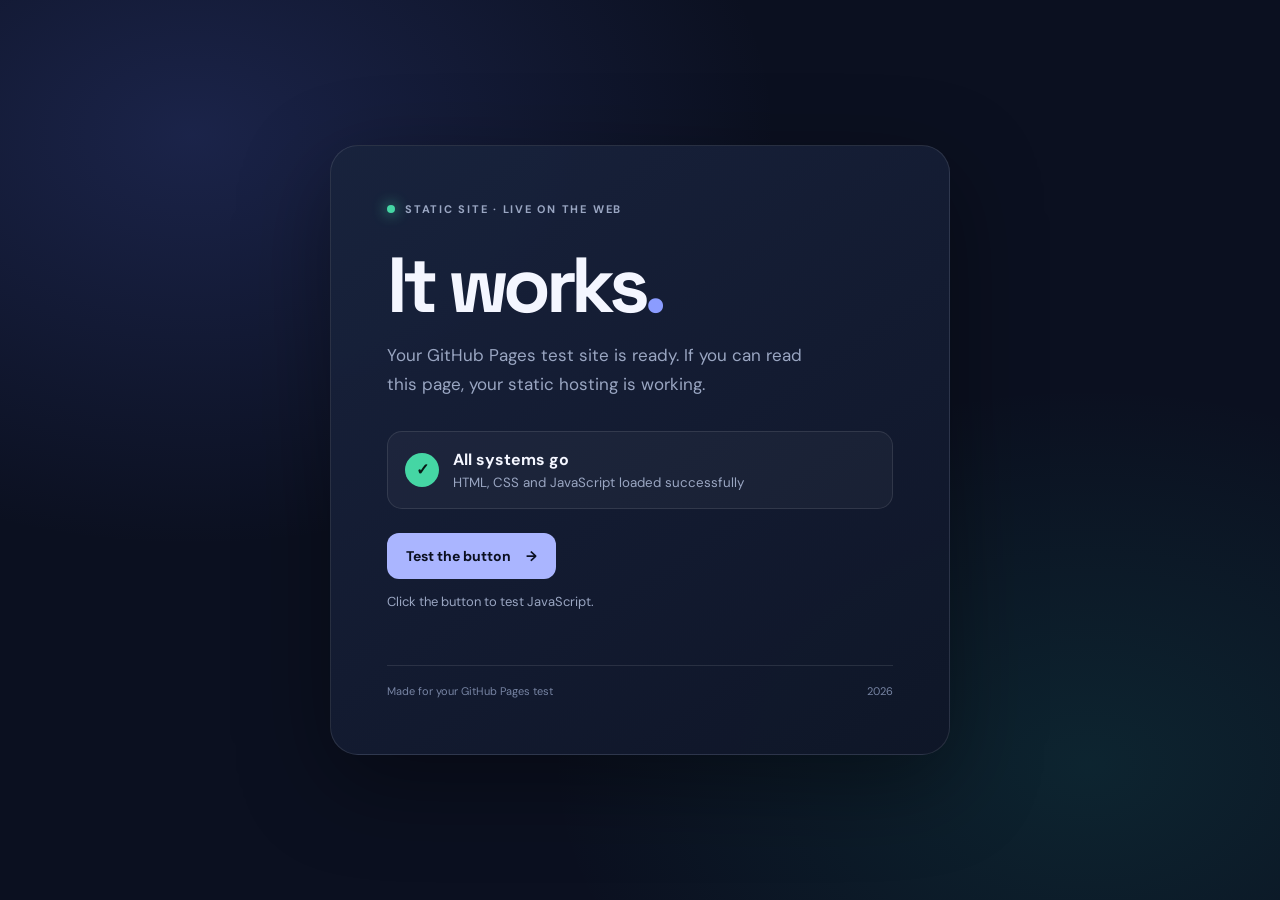
==== Official Website/index.html @ 5cc7b10c "Add files via upload" ====
<!doctype html>
<html lang="en">
<head>
  <meta charset="utf-8">
  <meta name="viewport" content="width=device-width, initial-scale=1">
  <meta name="description" content="A tiny static site for testing GitHub Pages hosting.">
  <title>Hello, GitHub Pages!</title>
  <link rel="stylesheet" href="style.css">
  <script src="script.js" defer></script>
</head>
<body>
  <main class="card">
    <div class="eyebrow"><span class="dot"></span> STATIC SITE · LIVE ON THE WEB</div>
    <h1>It works<span class="accent">.</span></h1>
    <p class="intro">Your GitHub Pages test site is ready. If you can read this page, your static hosting is working.</p>
    <div class="status">
      <span class="status-icon">✓</span>
      <div>
        <strong>All systems go</strong>
        <small>HTML, CSS and JavaScript loaded successfully</small>
      </div>
    </div>
    <button id="test-button" type="button">Test the button <span aria-hidden="true">→</span></button>
    <p id="message" class="message" aria-live="polite">Click the button to test JavaScript.</p>
    <footer>
      <span>Made for your GitHub Pages test</span>
      <span id="year"></span>
    </footer>
  </main>
</body>
</html>
---- Official Website/style.css ----
@import url('https://fonts.googleapis.com/css2?family=DM+Sans:wght@400;500;600;700&family=Space+Grotesk:wght@500;600;700&display=swap');

:root {
  color-scheme: dark;
  --bg: #0b1020;
  --panel: #131b30;
  --text: #f4f6ff;
  --muted: #9aa6c2;
  --accent: #8b9cff;
  --line: rgba(255,255,255,.1);
}
* { box-sizing: border-box; }
body {
  min-height: 100vh;
  margin: 0;
  display: grid;
  place-items: center;
  padding: 24px;
  color: var(--text);
  background:
    radial-gradient(ellipse at 15% 15%, rgba(83,105,220,.22), transparent 38%),
    radial-gradient(ellipse at 85% 85%, rgba(27,185,164,.12), transparent 35%),
    var(--bg);
  font-family: 'DM Sans', sans-serif;
}
.card {
  width: min(100%, 620px);
  padding: clamp(28px, 6vw, 56px);
  border: 1px solid var(--line);
  border-radius: 28px;
  background: linear-gradient(145deg, rgba(25,35,61,.96), rgba(15,22,40,.96));
  box-shadow: 0 28px 90px rgba(0,0,0,.38);
}
.eyebrow { display: flex; align-items: center; gap: 10px; color: var(--muted); font-size: 11px; font-weight: 700; letter-spacing: .16em; }
.dot { width: 8px; height: 8px; border-radius: 50%; background: #45d6a4; box-shadow: 0 0 14px #45d6a4; }
h1 { margin: 30px 0 12px; font: 700 clamp(52px, 10vw, 78px)/1 'Space Grotesk', sans-serif; letter-spacing: -.07em; }
.accent { color: var(--accent); }
.intro { max-width: 440px; color: var(--muted); font-size: 17px; line-height: 1.7; }
.status { display: flex; align-items: center; gap: 14px; margin: 32px 0 24px; padding: 17px; border: 1px solid var(--line); border-radius: 15px; background: rgba(255,255,255,.035); }
.status-icon { display: grid; place-items: center; width: 34px; height: 34px; border-radius: 50%; color: #071a16; background: #45d6a4; font-weight: 700; }
.status strong, .status small { display: block; }
.status small { margin-top: 4px; color: var(--muted); }
button { border: 0; border-radius: 12px; padding: 14px 19px; color: #0b1020; background: #aab5ff; font: 700 14px 'DM Sans', sans-serif; cursor: pointer; transition: transform .2s, background .2s; }
button:hover { transform: translateY(-2px); background: #c1c9ff; }
button span { margin-left: 12px; }
.message { min-height: 24px; margin: 14px 0 0; color: var(--muted); font-size: 13px; }
footer { display: flex; justify-content: space-between; gap: 12px; margin-top: 48px; padding-top: 18px; border-top: 1px solid var(--line); color: #7784a3; font-size: 11px; }
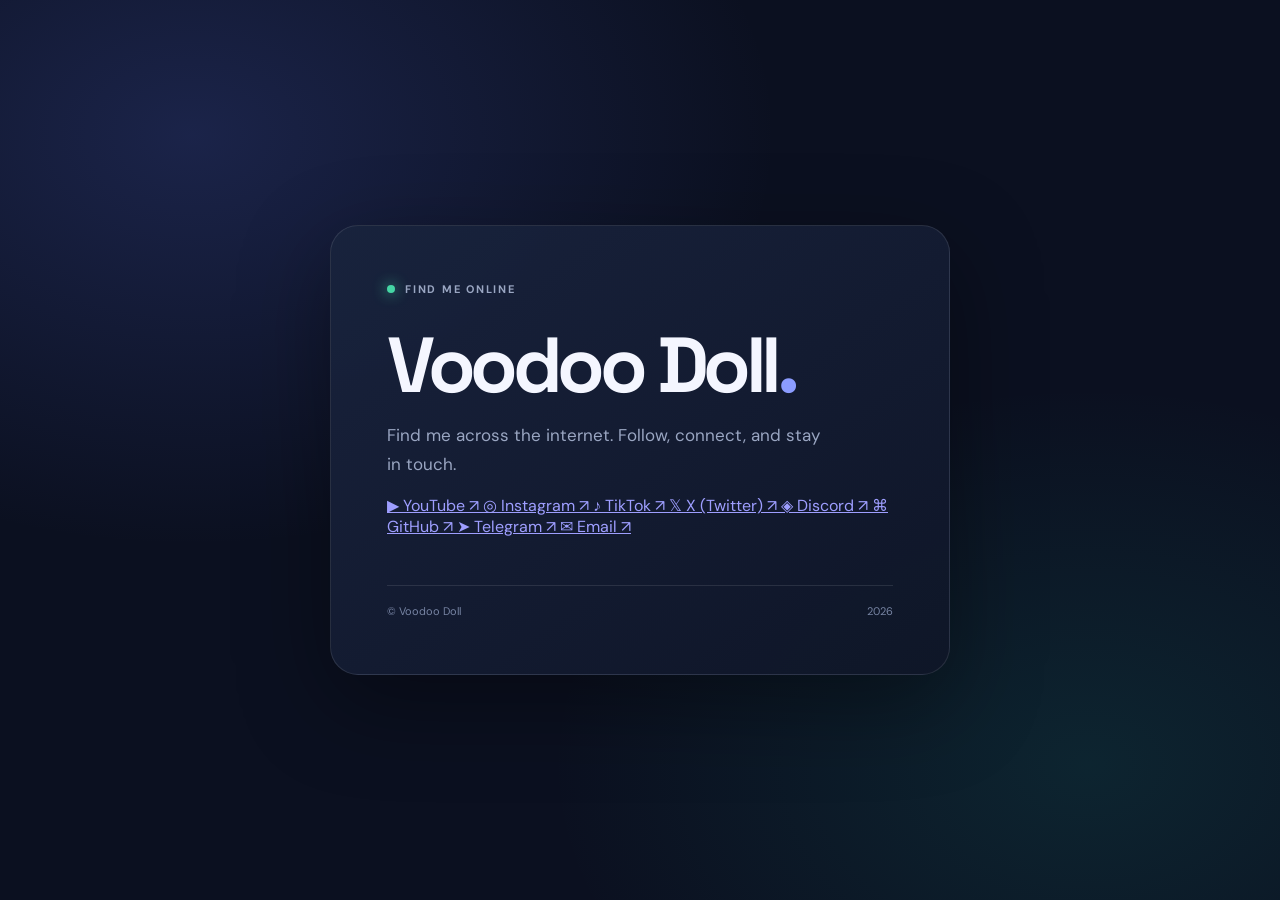
==== commit ad1a9f68: "Update index.html" ====
--- a/Official Website/index.html
+++ b/Official Website/index.html
@@ -3,29 +3,81 @@
 <head>
   <meta charset="utf-8">
   <meta name="viewport" content="width=device-width, initial-scale=1">
-  <meta name="description" content="A tiny static site for testing GitHub Pages hosting.">
-  <title>Hello, GitHub Pages!</title>
+  <meta name="description" content="Find Voodoo Doll across social media.">
+  <title>Voodoo Doll | Socials</title>
   <link rel="stylesheet" href="style.css">
-  <script src="script.js" defer></script>
 </head>
 <body>
   <main class="card">
-    <div class="eyebrow"><span class="dot"></span> STATIC SITE · LIVE ON THE WEB</div>
-    <h1>It works<span class="accent">.</span></h1>
-    <p class="intro">Your GitHub Pages test site is ready. If you can read this page, your static hosting is working.</p>
-    <div class="status">
-      <span class="status-icon">✓</span>
-      <div>
-        <strong>All systems go</strong>
-        <small>HTML, CSS and JavaScript loaded successfully</small>
-      </div>
+    <div class="eyebrow">
+      <span class="dot"></span>
+      FIND ME ONLINE
     </div>
-    <button id="test-button" type="button">Test the button <span aria-hidden="true">→</span></button>
-    <p id="message" class="message" aria-live="polite">Click the button to test JavaScript.</p>
+
+    <h1>Voodoo Doll<span class="accent">.</span></h1>
+    <p class="intro">
+      Find me across the internet. Follow, connect, and stay in touch.
+    </p>
+
+    <div class="social-links">
+      <a href="https://www.youtube.com/" target="_blank" rel="noopener noreferrer">
+        <span class="social-icon">▶</span>
+        <span>YouTube</span>
+        <span class="arrow">↗</span>
+      </a>
+
+      <a href="https://www.instagram.com/" target="_blank" rel="noopener noreferrer">
+        <span class="social-icon">◎</span>
+        <span>Instagram</span>
+        <span class="arrow">↗</span>
+      </a>
+
+      <a href="https://www.tiktok.com/" target="_blank" rel="noopener noreferrer">
+        <span class="social-icon">♪</span>
+        <span>TikTok</span>
+        <span class="arrow">↗</span>
+      </a>
+
+      <a href="https://x.com/" target="_blank" rel="noopener noreferrer">
+        <span class="social-icon">𝕏</span>
+        <span>X (Twitter)</span>
+        <span class="arrow">↗</span>
+      </a>
+
+      <a href="https://discord.com/" target="_blank" rel="noopener noreferrer">
+        <span class="social-icon">◈</span>
+        <span>Discord</span>
+        <span class="arrow">↗</span>
+      </a>
+
+      <a href="https://github.com/VoodooChild1989" target="_blank" rel="noopener noreferrer">
+        <span class="social-icon">⌘</span>
+        <span>GitHub</span>
+        <span class="arrow">↗</span>
+      </a>
+
+      <a href="https://t.me/" target="_blank" rel="noopener noreferrer">
+        <span class="social-icon">➤</span>
+        <span>Telegram</span>
+        <span class="arrow">↗</span>
+      </a>
+
+      <a href="mailto:your@email.com">
+        <span class="social-icon">✉</span>
+        <span>Email</span>
+        <span class="arrow">↗</span>
+      </a>
+    </div>
+
     <footer>
-      <span>Made for your GitHub Pages test</span>
+      <span>© Voodoo Doll</span>
       <span id="year"></span>
     </footer>
   </main>
+
+  <script>
+    document.getElementById("year").textContent =
+      new Date().getFullYear();
+  </script>
 </body>
-</html>
+</html>
